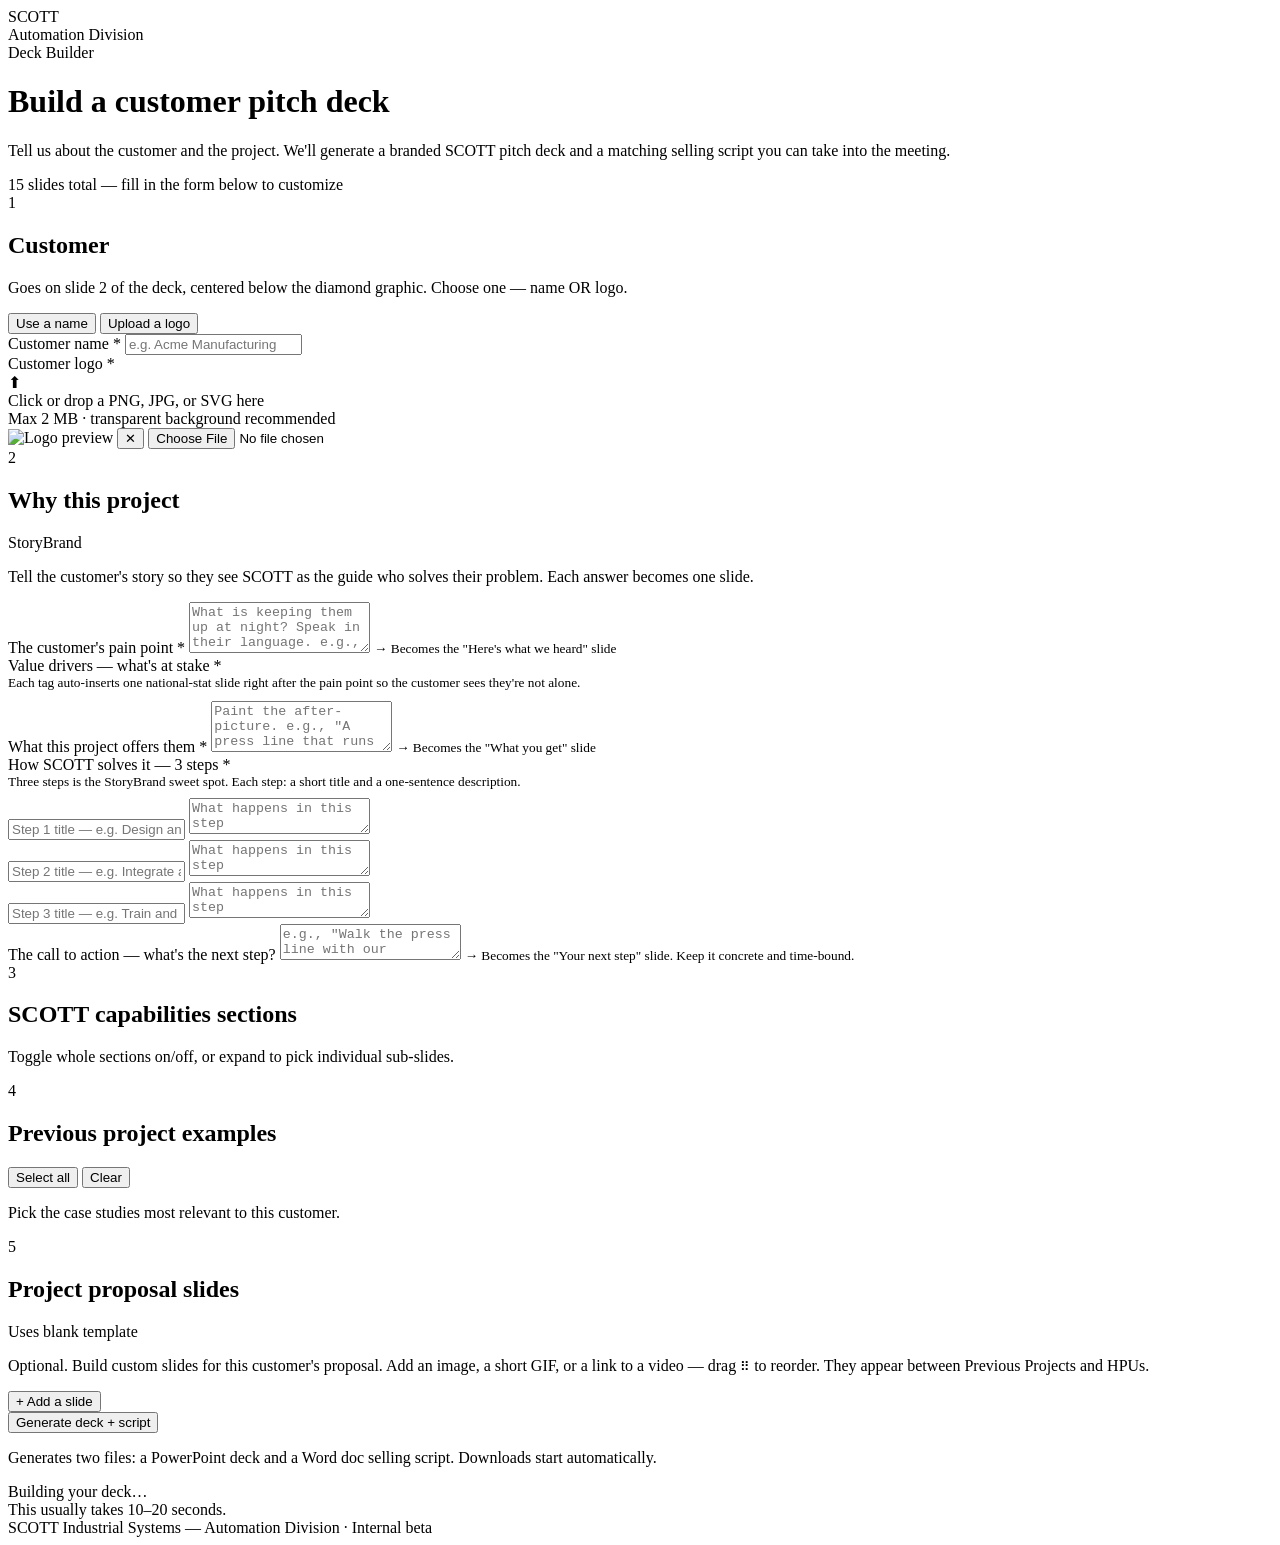
==== public/index.html @ cf0dac60 "Update base href" ====
<!DOCTYPE html>
<html lang="en">
<head>
   <base href="/scott-deck-builder/">
   
  <meta charset="UTF-8" />
  <meta name="viewport" content="width=device-width, initial-scale=1.0" />
  <title>SCOTT Automation Deck Builder</title>
  <link rel="stylesheet" href="/css/styles.css" />
</head>
<body>
  <header class="site-header">
    <div class="container">
      <div class="brand">
        <div class="brand-mark">SCOTT</div>
        <div class="brand-sub">Automation Division</div>
      </div>
      <div class="header-title">Deck Builder</div>
    </div>
  </header>

  <main class="container">
    <div class="intro">
      <h1>Build a customer pitch deck</h1>
      <p class="lede">Tell us about the customer and the project. We'll generate a branded SCOTT pitch deck and a matching selling script you can take into the meeting.</p>
    </div>

    <div class="summary-bar" id="summaryBar">15 slides total — fill in the form below to customize</div>

    <form id="deckForm" autocomplete="off">

      <!-- Section: Customer -->
      <section class="card">
        <div class="card-head">
          <span class="num">1</span>
          <h2>Customer</h2>
        </div>
        <p class="help">Goes on slide 2 of the deck, centered below the diamond graphic. Choose one — name OR logo.</p>

        <div class="seg-control" role="tablist" aria-label="Customer identifier type">
          <button type="button" class="seg-btn active" data-mode="name" id="segName">Use a name</button>
          <button type="button" class="seg-btn" data-mode="logo" id="segLogo">Upload a logo</button>
        </div>

        <div id="modeName" class="seg-panel">
          <label class="field">
            <span class="label">Customer name <span class="req">*</span></span>
            <input type="text" name="customerName" placeholder="e.g. Acme Manufacturing" />
          </label>
        </div>

        <div id="modeLogo" class="seg-panel hidden">
          <span class="label">Customer logo <span class="req">*</span></span>
          <label for="customerLogo" class="upload-zone" id="logoUploadZone">
            <div class="upload-zone-inner">
              <div class="upload-icon">⬆</div>
              <div class="upload-msg">Click or drop a PNG, JPG, or SVG here</div>
              <div class="upload-sub">Max 2 MB · transparent background recommended</div>
            </div>
            <img id="logoPreview" class="logo-preview hidden" alt="Logo preview" />
            <button type="button" class="logo-remove hidden" id="logoRemove" aria-label="Remove logo">✕</button>
          </label>
          <input type="file" id="customerLogo" name="customerLogo" accept="image/png,image/jpeg,image/svg+xml" class="visually-hidden" />
        </div>
      </section>

      <!-- Section: Why this project (StoryBrand) -->
      <section class="card card-accent">
        <div class="card-head">
          <span class="num accent">2</span>
          <h2>Why this project</h2>
          <span class="pill"><span class="dot"></span> StoryBrand</span>
        </div>
        <p class="help">Tell the customer's story so they see SCOTT as the guide who solves their problem. Each answer becomes one slide.</p>

        <label class="field">
          <span class="label">The customer's pain point <span class="req">*</span></span>
          <textarea name="painPoint" rows="3" required placeholder='What is keeping them up at night? Speak in their language. e.g., "Operators on the press line keep getting wrist injuries. Three OSHA claims this year, can&apos;t fill the openings, overtime is climbing."'></textarea>
          <small class="hint">→ Becomes the "Here's what we heard" slide</small>
        </label>

        <div class="field">
          <span class="label">Value drivers — what's at stake <span class="req">*</span></span>
          <small class="hint" style="margin-bottom: 10px; display:block;">Each tag auto-inserts one national-stat slide right after the pain point so the customer sees they're not alone.</small>
          <div class="tag-grid" id="tagGrid"></div>
        </div>

        <label class="field">
          <span class="label">What this project offers them <span class="req">*</span></span>
          <textarea name="successState" rows="3" required placeholder='Paint the after-picture. e.g., "A press line that runs three shifts without overtime, zero recordable injuries, and 18% more parts out the door each week."'></textarea>
          <small class="hint">→ Becomes the "What you get" slide</small>
        </label>

        <div class="field">
          <span class="label">How SCOTT solves it — 3 steps <span class="req">*</span></span>
          <small class="hint" style="margin-bottom:8px; display:block;">Three steps is the StoryBrand sweet spot. Each step: a short title and a one-sentence description.</small>
          <div class="step-inputs">
            <div class="step-row">
              <input type="text" name="step1Title" required placeholder="Step 1 title — e.g. Design and build" />
              <textarea name="step1Body" rows="2" required placeholder="What happens in this step"></textarea>
            </div>
            <div class="step-row">
              <input type="text" name="step2Title" required placeholder="Step 2 title — e.g. Integrate and commission" />
              <textarea name="step2Body" rows="2" required placeholder="What happens in this step"></textarea>
            </div>
            <div class="step-row">
              <input type="text" name="step3Title" required placeholder="Step 3 title — e.g. Train and support" />
              <textarea name="step3Body" rows="2" required placeholder="What happens in this step"></textarea>
            </div>
          </div>
        </label>

        <label class="field">
          <span class="label">The call to action — what's the next step?</span>
          <textarea name="callToAction" rows="2" placeholder='e.g., "Walk the press line with our engineering team next Thursday. We&apos;ll bring a draft 3D CAD layout the following week."'></textarea>
          <small class="hint">→ Becomes the "Your next step" slide. Keep it concrete and time-bound.</small>
        </label>
      </section>

      <!-- Section: SCOTT content sections -->
      <section class="card">
        <div class="card-head">
          <span class="num">3</span>
          <h2>SCOTT capabilities sections</h2>
        </div>
        <p class="help">Toggle whole sections on/off, or expand to pick individual sub-slides.</p>

        <div id="sectionsContainer">
          <!-- Populated by JS -->
        </div>
      </section>

      <!-- Section: Previous projects -->
      <section class="card">
        <div class="card-head">
          <span class="num">4</span>
          <h2>Previous project examples</h2>
          <button type="button" class="link-btn" id="selectAllProjects">Select all</button>
          <button type="button" class="link-btn" id="clearProjects">Clear</button>
        </div>
        <p class="help">Pick the case studies most relevant to this customer.</p>
        <div class="proj-grid" id="projectsGrid"></div>
      </section>

      <!-- Section: Custom proposal slides -->
      <section class="card">
        <div class="card-head">
          <span class="num">5</span>
          <h2>Project proposal slides</h2>
          <span class="pill">Uses blank template</span>
        </div>
        <p class="help">Optional. Build custom slides for this customer's proposal. Add an image, a short GIF, or a link to a video — drag <span style="font-family: monospace">⠿</span> to reorder. They appear between Previous Projects and HPUs.</p>
        <div id="proposalsContainer"></div>
        <button type="button" class="btn-secondary full-width" id="addProposalBtn">+ Add a slide</button>
      </section>

      <!-- Submit -->
      <div class="submit-area">
        <button type="submit" class="btn-primary" id="submitBtn">
          <span class="btn-label">Generate deck + script</span>
        </button>
        <p class="submit-help">Generates two files: a PowerPoint deck and a Word doc selling script. Downloads start automatically.</p>
      </div>

    </form>

    <!-- Status overlay shown during generation -->
    <div id="statusOverlay" class="overlay hidden">
      <div class="overlay-card">
        <div class="spinner"></div>
        <div class="overlay-msg" id="overlayMsg">Building your deck…</div>
        <div class="overlay-sub" id="overlaySub">This usually takes 10–20 seconds.</div>
      </div>
    </div>

  </main>

  <footer class="site-footer">
    <div class="container">
      <span>SCOTT Industrial Systems — Automation Division · Internal beta</span>
    </div>
  </footer>

  <script src="/js/form.js"></script>
</body>
</html>
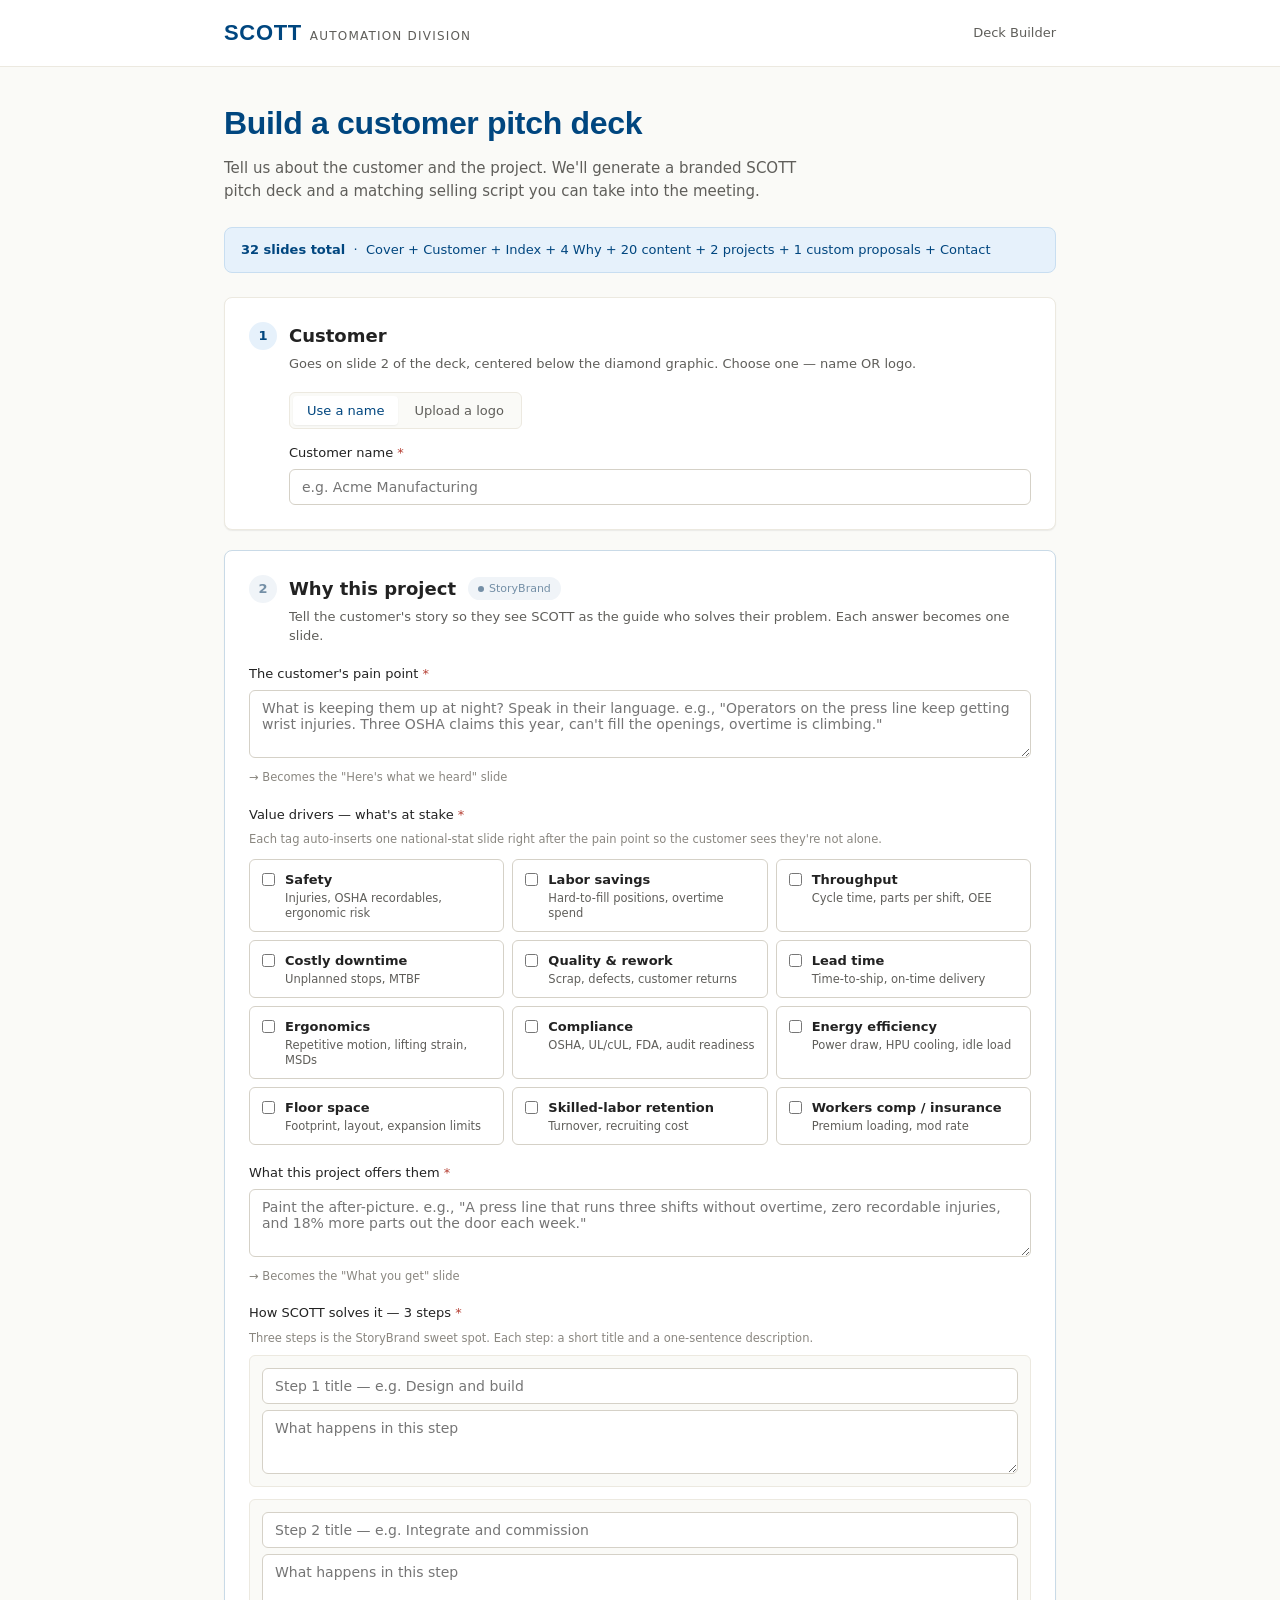
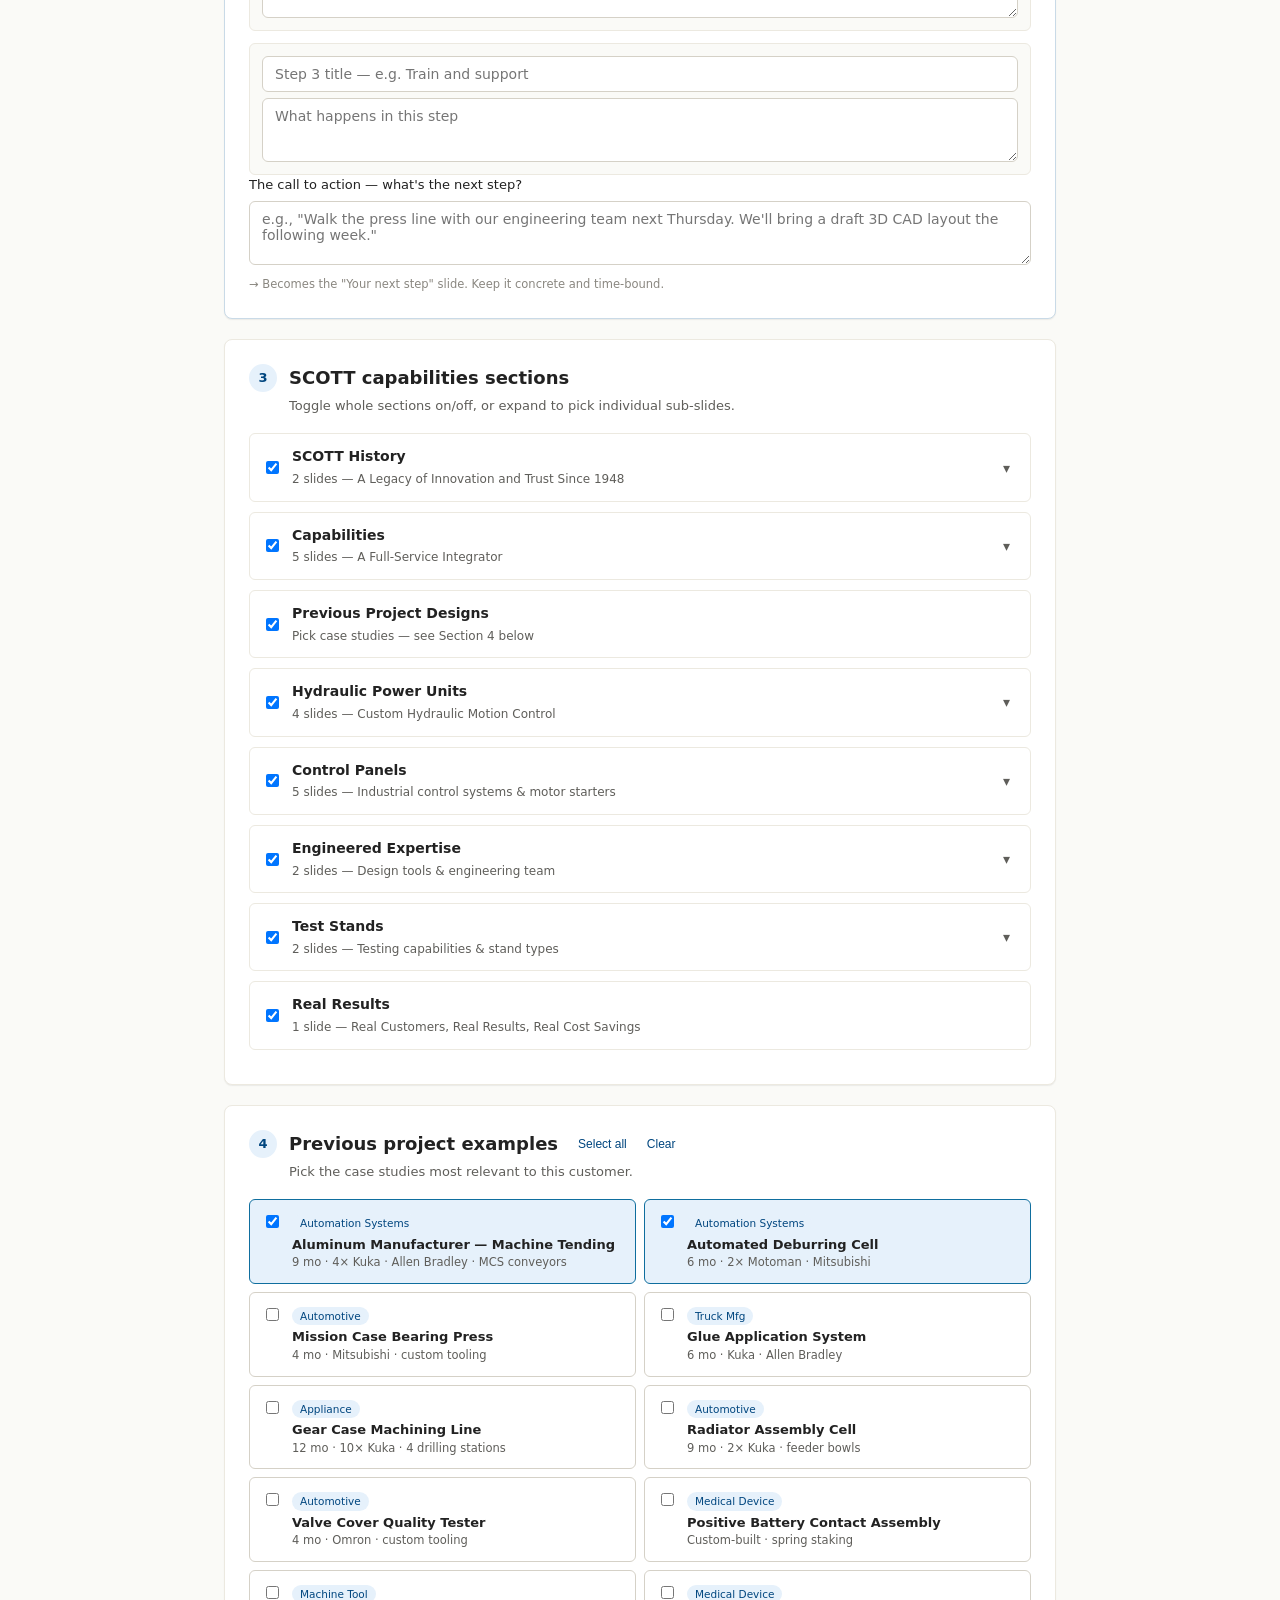
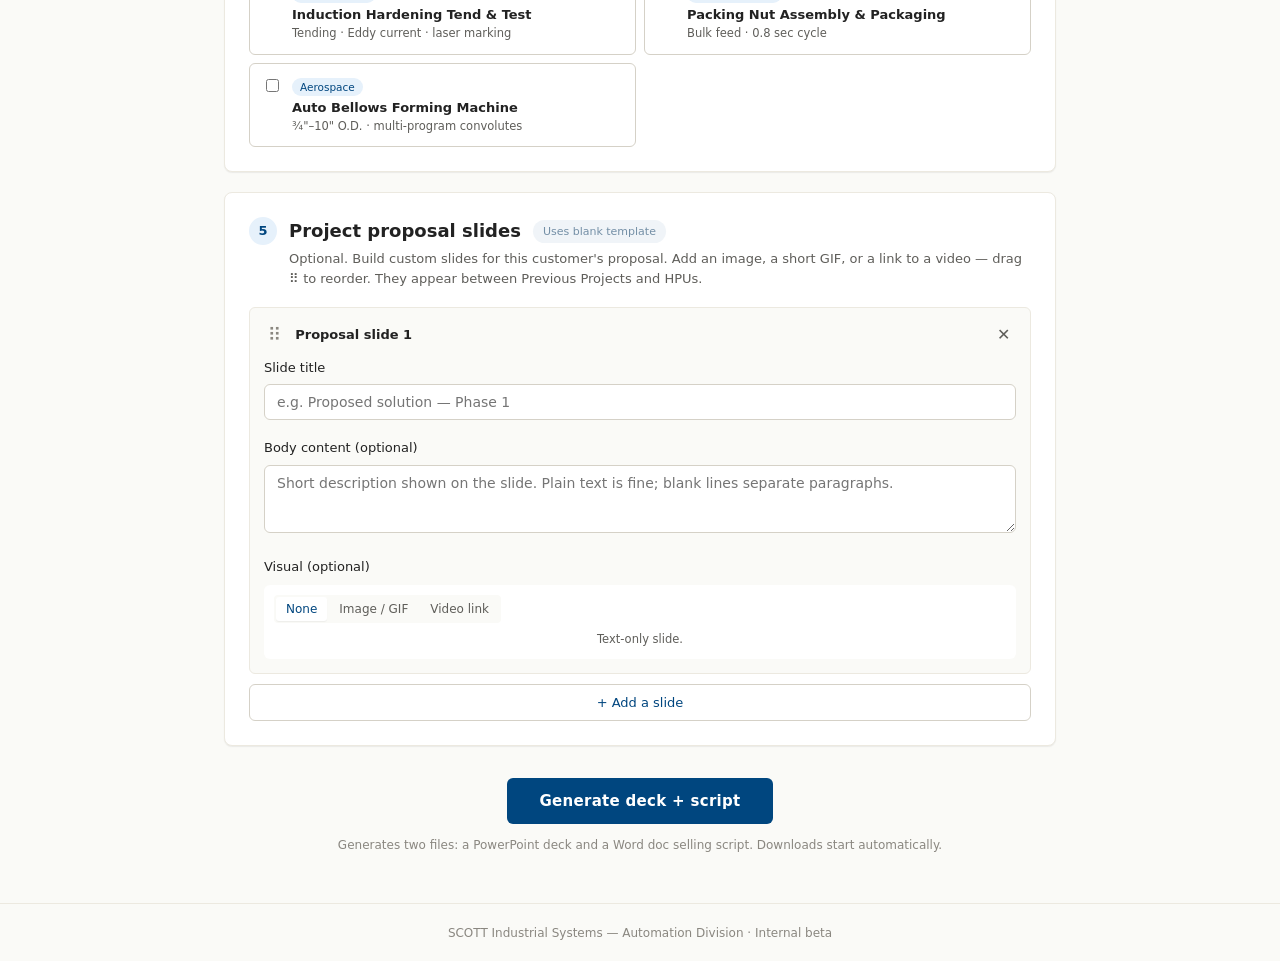
==== commit 9797efe1: "Remove base tag" ====
--- a/public/index.html
+++ b/public/index.html
@@ -1,12 +1,10 @@
 <!DOCTYPE html>
 <html lang="en">
 <head>
-   <base href="/scott-deck-builder/">
-   
   <meta charset="UTF-8" />
   <meta name="viewport" content="width=device-width, initial-scale=1.0" />
   <title>SCOTT Automation Deck Builder</title>
-  <link rel="stylesheet" href="/css/styles.css" />
+  <link rel="stylesheet" href="css/styles.css" />
 </head>
 <body>
   <header class="site-header">
@@ -181,6 +179,6 @@
     </div>
   </footer>
 
-  <script src="/js/form.js"></script>
+  <script src="js/form.js"></script>
 </body>
 </html>
--- a/public/css/styles.css
+++ b/public/css/styles.css
@@ -0,0 +1,547 @@
+/* SCOTT Automation Deck Builder — form styles */
+
+:root {
+  --scott-blue: #00467F;
+  --scott-blue-light: #0F6E9E;
+  --scott-blue-pale: #E6F1FB;
+  --accent: #748FA6;
+  --accent-pale: #F0F4F8;
+  --text: #222222;
+  --text-secondary: #5F5E5A;
+  --text-tertiary: #8A8780;
+  --border: #D5D1C7;
+  --border-soft: #ECE9E0;
+  --bg: #FAFAF7;
+  --surface: #FFFFFF;
+  --danger: #B33A2E;
+  --radius: 8px;
+  --shadow-sm: 0 1px 2px rgba(0,0,0,0.04), 0 1px 1px rgba(0,0,0,0.03);
+  --shadow-md: 0 4px 12px rgba(0,0,0,0.06);
+}
+
+* { box-sizing: border-box; }
+
+html, body { margin: 0; padding: 0; }
+body {
+  font-family: 'Raleway', system-ui, -apple-system, BlinkMacSystemFont, 'Segoe UI', sans-serif;
+  font-size: 14px;
+  color: var(--text);
+  background: var(--bg);
+  line-height: 1.55;
+  -webkit-font-smoothing: antialiased;
+}
+
+.container {
+  max-width: 880px;
+  margin: 0 auto;
+  padding: 0 24px;
+}
+
+/* Header */
+.site-header {
+  background: var(--surface);
+  border-bottom: 1px solid var(--border-soft);
+  padding: 16px 0;
+  margin-bottom: 32px;
+}
+.site-header .container {
+  display: flex;
+  align-items: center;
+  justify-content: space-between;
+}
+.brand { display: flex; align-items: baseline; gap: 8px; }
+.brand-mark {
+  font-family: 'League Spartan', Raleway, sans-serif;
+  font-weight: 800;
+  font-size: 22px;
+  color: var(--scott-blue);
+  letter-spacing: 0.03em;
+}
+.brand-sub {
+  font-size: 12px;
+  color: var(--text-secondary);
+  letter-spacing: 0.1em;
+  text-transform: uppercase;
+}
+.header-title { font-size: 13px; color: var(--text-secondary); }
+
+/* Intro */
+.intro h1 {
+  font-family: 'League Spartan', Raleway, sans-serif;
+  font-size: 32px;
+  font-weight: 700;
+  color: var(--scott-blue);
+  margin: 0 0 8px;
+  letter-spacing: -0.01em;
+}
+.lede { font-size: 15px; color: var(--text-secondary); max-width: 60ch; margin: 0 0 24px; }
+
+/* Summary bar (live count) */
+.summary-bar {
+  background: var(--scott-blue-pale);
+  border: 1px solid #C8DEF1;
+  color: var(--scott-blue);
+  padding: 12px 16px;
+  border-radius: var(--radius);
+  font-size: 13px;
+  font-weight: 500;
+  margin-bottom: 24px;
+}
+
+/* Cards */
+.card {
+  background: var(--surface);
+  border: 1px solid var(--border-soft);
+  border-radius: var(--radius);
+  padding: 24px;
+  margin-bottom: 20px;
+  box-shadow: var(--shadow-sm);
+}
+.card-accent { border-color: #C9DAE7; }
+.card-head { display: flex; align-items: center; gap: 12px; margin-bottom: 4px; }
+.card-head h2 {
+  margin: 0;
+  font-size: 18px;
+  font-weight: 600;
+  color: var(--text);
+}
+.num {
+  width: 28px; height: 28px;
+  border-radius: 50%;
+  background: var(--scott-blue-pale);
+  color: var(--scott-blue);
+  font-weight: 600;
+  font-size: 13px;
+  display: flex; align-items: center; justify-content: center;
+  flex-shrink: 0;
+}
+.num.accent { background: var(--accent-pale); color: var(--accent); }
+.pill {
+  font-size: 11px;
+  padding: 3px 10px;
+  border-radius: 999px;
+  background: var(--accent-pale);
+  color: var(--accent);
+  font-weight: 500;
+  display: inline-flex;
+  align-items: center;
+  gap: 5px;
+}
+.pill .dot {
+  width: 6px; height: 6px; border-radius: 50%;
+  background: var(--accent);
+}
+.help { color: var(--text-secondary); font-size: 13px; margin: 4px 0 18px 40px; line-height: 1.5; }
+.link-btn {
+  background: none; border: none; padding: 0;
+  color: var(--scott-blue); font-size: 12px; cursor: pointer;
+  margin-left: 8px;
+}
+.link-btn:hover { text-decoration: underline; }
+
+/* Fields */
+.field { display: block; margin-bottom: 18px; }
+.field:last-child { margin-bottom: 0; }
+.label {
+  display: block; font-size: 13px; font-weight: 500; color: var(--text); margin-bottom: 6px;
+}
+.req { color: var(--danger); }
+.hint { color: var(--text-tertiary); font-size: 11.5px; display: block; margin-top: 4px; }
+input[type="text"], textarea, select {
+  width: 100%;
+  font-family: inherit; font-size: 14px;
+  padding: 9px 12px;
+  border: 1px solid var(--border);
+  border-radius: 6px;
+  background: var(--surface);
+  color: var(--text);
+  transition: border-color 0.15s, box-shadow 0.15s;
+}
+input[type="text"]:focus, textarea:focus, select:focus {
+  outline: none;
+  border-color: var(--scott-blue-light);
+  box-shadow: 0 0 0 3px rgba(0, 70, 127, 0.10);
+}
+textarea { resize: vertical; min-height: 64px; }
+
+/* Step inputs */
+.step-inputs { display: flex; flex-direction: column; gap: 12px; }
+.step-row {
+  display: flex; flex-direction: column; gap: 6px;
+  padding: 12px;
+  background: var(--bg);
+  border: 1px solid var(--border-soft);
+  border-radius: 6px;
+}
+
+/* Segmented control (name vs logo) */
+.seg-control {
+  display: inline-flex;
+  background: var(--bg);
+  border: 1px solid var(--border-soft);
+  border-radius: 6px;
+  padding: 3px;
+  gap: 2px;
+  margin-bottom: 14px;
+  margin-left: 40px;
+}
+.seg-btn {
+  background: none;
+  border: none;
+  padding: 7px 14px;
+  font-family: inherit;
+  font-size: 13px;
+  color: var(--text-secondary);
+  cursor: pointer;
+  border-radius: 4px;
+  font-weight: 500;
+  transition: all 0.15s;
+}
+.seg-btn:hover { color: var(--text); }
+.seg-btn.active {
+  background: var(--surface);
+  color: var(--scott-blue);
+  box-shadow: 0 1px 2px rgba(0,0,0,0.06);
+}
+.seg-panel { margin-left: 40px; }
+.seg-panel.hidden { display: none; }
+@media (max-width: 640px) {
+  .seg-control, .seg-panel { margin-left: 0; }
+}
+
+/* Upload zones (logo and proposal media) */
+.upload-zone {
+  display: block;
+  border: 2px dashed var(--border);
+  border-radius: 6px;
+  padding: 24px 16px;
+  text-align: center;
+  cursor: pointer;
+  background: var(--bg);
+  transition: all 0.15s;
+  position: relative;
+  min-height: 100px;
+}
+.upload-zone:hover { border-color: var(--scott-blue-light); background: var(--accent-pale); }
+.upload-zone.drag-over { border-color: var(--scott-blue); background: var(--scott-blue-pale); }
+.upload-zone.has-file { padding: 12px; min-height: 60px; }
+.upload-zone-inner { display: block; }
+.upload-zone.has-file .upload-zone-inner { display: none; }
+.upload-icon {
+  font-size: 22px;
+  color: var(--scott-blue);
+  margin-bottom: 6px;
+}
+.upload-msg { font-size: 13px; color: var(--text); margin-bottom: 4px; }
+.upload-sub { font-size: 11.5px; color: var(--text-tertiary); }
+
+.logo-preview {
+  max-height: 80px;
+  max-width: 100%;
+  display: block;
+  margin: 0 auto;
+  background: white;
+  padding: 6px;
+  border-radius: 4px;
+}
+.logo-preview.hidden { display: none; }
+.logo-remove {
+  position: absolute;
+  top: 8px;
+  right: 8px;
+  width: 24px; height: 24px;
+  border-radius: 50%;
+  background: var(--surface);
+  border: 1px solid var(--border);
+  cursor: pointer;
+  font-size: 12px;
+  color: var(--text-secondary);
+  display: flex; align-items: center; justify-content: center;
+  line-height: 1;
+}
+.logo-remove.hidden { display: none; }
+.logo-remove:hover { background: var(--danger); color: white; border-color: var(--danger); }
+
+.visually-hidden {
+  position: absolute;
+  width: 1px; height: 1px;
+  padding: 0; margin: -1px;
+  overflow: hidden;
+  clip: rect(0,0,0,0);
+  white-space: nowrap;
+  border: 0;
+}
+
+/* Proposal media uploader */
+.media-row {
+  display: flex;
+  flex-direction: column;
+  gap: 8px;
+  margin-top: 8px;
+  padding: 10px;
+  background: var(--surface);
+  border-radius: 6px;
+}
+.media-tabs {
+  display: inline-flex;
+  background: var(--bg);
+  border-radius: 4px;
+  padding: 2px;
+  gap: 2px;
+  align-self: flex-start;
+}
+.media-tab {
+  background: none;
+  border: none;
+  padding: 5px 10px;
+  font-family: inherit;
+  font-size: 12px;
+  color: var(--text-secondary);
+  cursor: pointer;
+  border-radius: 3px;
+  font-weight: 500;
+}
+.media-tab.active {
+  background: var(--surface);
+  color: var(--scott-blue);
+  box-shadow: 0 1px 1px rgba(0,0,0,0.05);
+}
+.media-pane { display: none; }
+.media-pane.active { display: block; }
+.media-thumb {
+  max-width: 100%;
+  max-height: 120px;
+  display: block;
+  margin: 4px auto;
+  border-radius: 4px;
+}
+.media-info {
+  font-size: 11.5px;
+  color: var(--text-secondary);
+  text-align: center;
+  margin-top: 4px;
+}
+.media-info.warn { color: #B05F00; }
+.media-info.error { color: var(--danger); }
+
+.video-url-input {
+  width: 100%;
+}
+
+/* Tag grid (value drivers) */
+.tag-grid {
+  display: grid;
+  grid-template-columns: repeat(auto-fill, minmax(220px, 1fr));
+  gap: 8px;
+}
+.tag-opt {
+  display: flex;
+  align-items: flex-start;
+  gap: 10px;
+  padding: 10px 12px;
+  border: 1px solid var(--border);
+  border-radius: 6px;
+  background: var(--surface);
+  cursor: pointer;
+  transition: all 0.12s;
+  user-select: none;
+}
+.tag-opt:hover { background: var(--bg); }
+.tag-opt input { margin: 3px 0 0 0; flex-shrink: 0; cursor: pointer; }
+.tag-opt.checked { background: var(--scott-blue-pale); border-color: var(--scott-blue-light); }
+.tag-name { font-weight: 600; font-size: 13px; color: var(--text); }
+.tag-desc { font-size: 11.5px; color: var(--text-secondary); line-height: 1.3; display: block; margin-top: 1px; }
+
+/* Sections (SCOTT capabilities sections) */
+.section-block {
+  border: 1px solid var(--border-soft);
+  border-radius: 6px;
+  margin-bottom: 10px;
+  background: var(--surface);
+  overflow: hidden;
+  transition: opacity 0.15s;
+}
+.section-block.disabled { opacity: 0.55; }
+.section-block-head {
+  display: flex; align-items: center; gap: 10px;
+  padding: 12px;
+  cursor: pointer;
+}
+.section-block-head input { flex-shrink: 0; cursor: pointer; }
+.section-block-head .t-body { flex: 1; }
+.section-block-head .t-title { font-size: 14px; font-weight: 600; margin: 0; }
+.section-block-head .t-meta { font-size: 12px; color: var(--text-secondary); margin: 2px 0 0; }
+.expand-btn {
+  background: none; border: none; cursor: pointer;
+  color: var(--text-secondary); padding: 4px 8px;
+  font-size: 14px; line-height: 1;
+}
+.expand-btn:hover { color: var(--text); }
+.sub-slides {
+  padding: 4px 12px 12px 38px;
+  border-top: 1px dashed var(--border-soft);
+  background: var(--bg);
+}
+.sub-slides-inner { padding-top: 8px; display: flex; flex-direction: column; gap: 4px; }
+.sub-slide {
+  display: flex; align-items: flex-start; gap: 9px;
+  padding: 6px 8px;
+  border-radius: 4px;
+  cursor: pointer;
+  font-size: 12.5px;
+}
+.sub-slide:hover { background: var(--surface); }
+.sub-slide input { margin-top: 2px; flex-shrink: 0; }
+.ss-num { font-family: 'SF Mono', Menlo, monospace; font-size: 10.5px; color: var(--text-tertiary); min-width: 26px; padding-top: 1px; }
+.ss-title { font-size: 12.5px; line-height: 1.35; color: var(--text); }
+.ss-desc { font-size: 11.5px; color: var(--text-secondary); line-height: 1.35; margin-top: 1px; }
+
+/* Project picker */
+.proj-grid {
+  display: grid;
+  grid-template-columns: repeat(auto-fill, minmax(280px, 1fr));
+  gap: 8px;
+}
+.proj {
+  display: flex; align-items: flex-start; gap: 10px;
+  padding: 12px;
+  border: 1px solid var(--border);
+  border-radius: 6px;
+  background: var(--surface);
+  cursor: pointer;
+  transition: all 0.12s;
+}
+.proj:hover { background: var(--bg); }
+.proj.checked { background: var(--scott-blue-pale); border-color: var(--scott-blue-light); }
+.proj input { margin-top: 3px; flex-shrink: 0; cursor: pointer; }
+.proj-tag {
+  display: inline-block; font-size: 10.5px;
+  color: var(--scott-blue);
+  background: var(--scott-blue-pale);
+  padding: 1px 8px;
+  border-radius: 999px;
+  margin-bottom: 4px;
+  font-weight: 500;
+}
+.proj-title { font-size: 13px; font-weight: 600; margin: 0; line-height: 1.3; }
+.proj-sub { font-size: 11.5px; color: var(--text-secondary); margin: 2px 0 0; line-height: 1.35; }
+
+/* Proposal cards */
+.proposal-card {
+  border: 1px solid var(--border-soft);
+  border-radius: 6px;
+  padding: 14px;
+  margin-bottom: 10px;
+  background: var(--bg);
+  transition: opacity 0.15s, border-color 0.15s;
+}
+.proposal-card.dragging { opacity: 0.4; }
+.proposal-card.drag-over { border-color: var(--scott-blue-light); border-width: 2px; padding: 13px; }
+.proposal-head {
+  display: flex; justify-content: space-between; align-items: center; gap: 10px;
+  margin-bottom: 10px;
+}
+.proposal-head .drag-handle {
+  color: var(--text-tertiary); cursor: grab;
+  font-size: 18px; user-select: none; line-height: 1;
+  padding: 4px;
+}
+.proposal-head .drag-handle:active { cursor: grabbing; }
+.proposal-head .p-title { font-size: 13px; font-weight: 600; flex: 1; color: var(--text); }
+.icon-btn {
+  background: none; border: none; cursor: pointer;
+  color: var(--text-secondary); font-size: 16px; padding: 4px 6px; line-height: 1;
+}
+.icon-btn:hover { color: var(--danger); }
+
+/* Buttons */
+.btn-primary {
+  background: var(--scott-blue);
+  color: white;
+  border: none;
+  padding: 12px 24px;
+  font-family: inherit;
+  font-size: 14px;
+  font-weight: 600;
+  border-radius: 6px;
+  cursor: pointer;
+  letter-spacing: 0.02em;
+  transition: background 0.15s, transform 0.05s;
+}
+.btn-primary:hover { background: var(--scott-blue-light); }
+.btn-primary:active { transform: translateY(1px); }
+.btn-primary:disabled {
+  background: var(--text-tertiary);
+  cursor: not-allowed;
+}
+.btn-secondary {
+  background: var(--surface);
+  color: var(--scott-blue);
+  border: 1px solid var(--border);
+  padding: 10px 16px;
+  font-family: inherit;
+  font-size: 13px;
+  font-weight: 500;
+  border-radius: 6px;
+  cursor: pointer;
+  transition: all 0.15s;
+}
+.btn-secondary:hover { background: var(--bg); border-color: var(--scott-blue-light); color: var(--scott-blue); }
+.full-width { width: 100%; }
+
+.submit-area {
+  margin: 32px 0 24px;
+  text-align: center;
+}
+.submit-area .btn-primary { padding: 14px 32px; font-size: 15px; }
+.submit-help { font-size: 12px; color: var(--text-tertiary); margin: 12px 0 0; }
+
+/* Overlay during generation */
+.overlay {
+  position: fixed; inset: 0;
+  background: rgba(34, 34, 34, 0.6);
+  display: flex; align-items: center; justify-content: center;
+  z-index: 100;
+  backdrop-filter: blur(4px);
+}
+.overlay.hidden { display: none; }
+.overlay-card {
+  background: var(--surface);
+  border-radius: 10px;
+  padding: 32px 40px;
+  text-align: center;
+  box-shadow: var(--shadow-md);
+  max-width: 360px;
+}
+.overlay-msg { font-size: 16px; font-weight: 600; margin-top: 16px; color: var(--text); }
+.overlay-sub { font-size: 13px; color: var(--text-secondary); margin-top: 6px; }
+.spinner {
+  width: 36px; height: 36px;
+  border: 3px solid var(--border-soft);
+  border-top-color: var(--scott-blue);
+  border-radius: 50%;
+  animation: spin 0.9s linear infinite;
+  margin: 0 auto;
+}
+@keyframes spin {
+  to { transform: rotate(360deg); }
+}
+
+/* Footer */
+.site-footer {
+  margin-top: 48px;
+  padding: 20px 0;
+  border-top: 1px solid var(--border-soft);
+  color: var(--text-tertiary);
+  font-size: 12px;
+  text-align: center;
+}
+
+/* Mobile */
+@media (max-width: 640px) {
+  .container { padding: 0 16px; }
+  .intro h1 { font-size: 24px; }
+  .card { padding: 18px; }
+  .proj-grid, .tag-grid { grid-template-columns: 1fr; }
+  .help { margin-left: 0; }
+}
